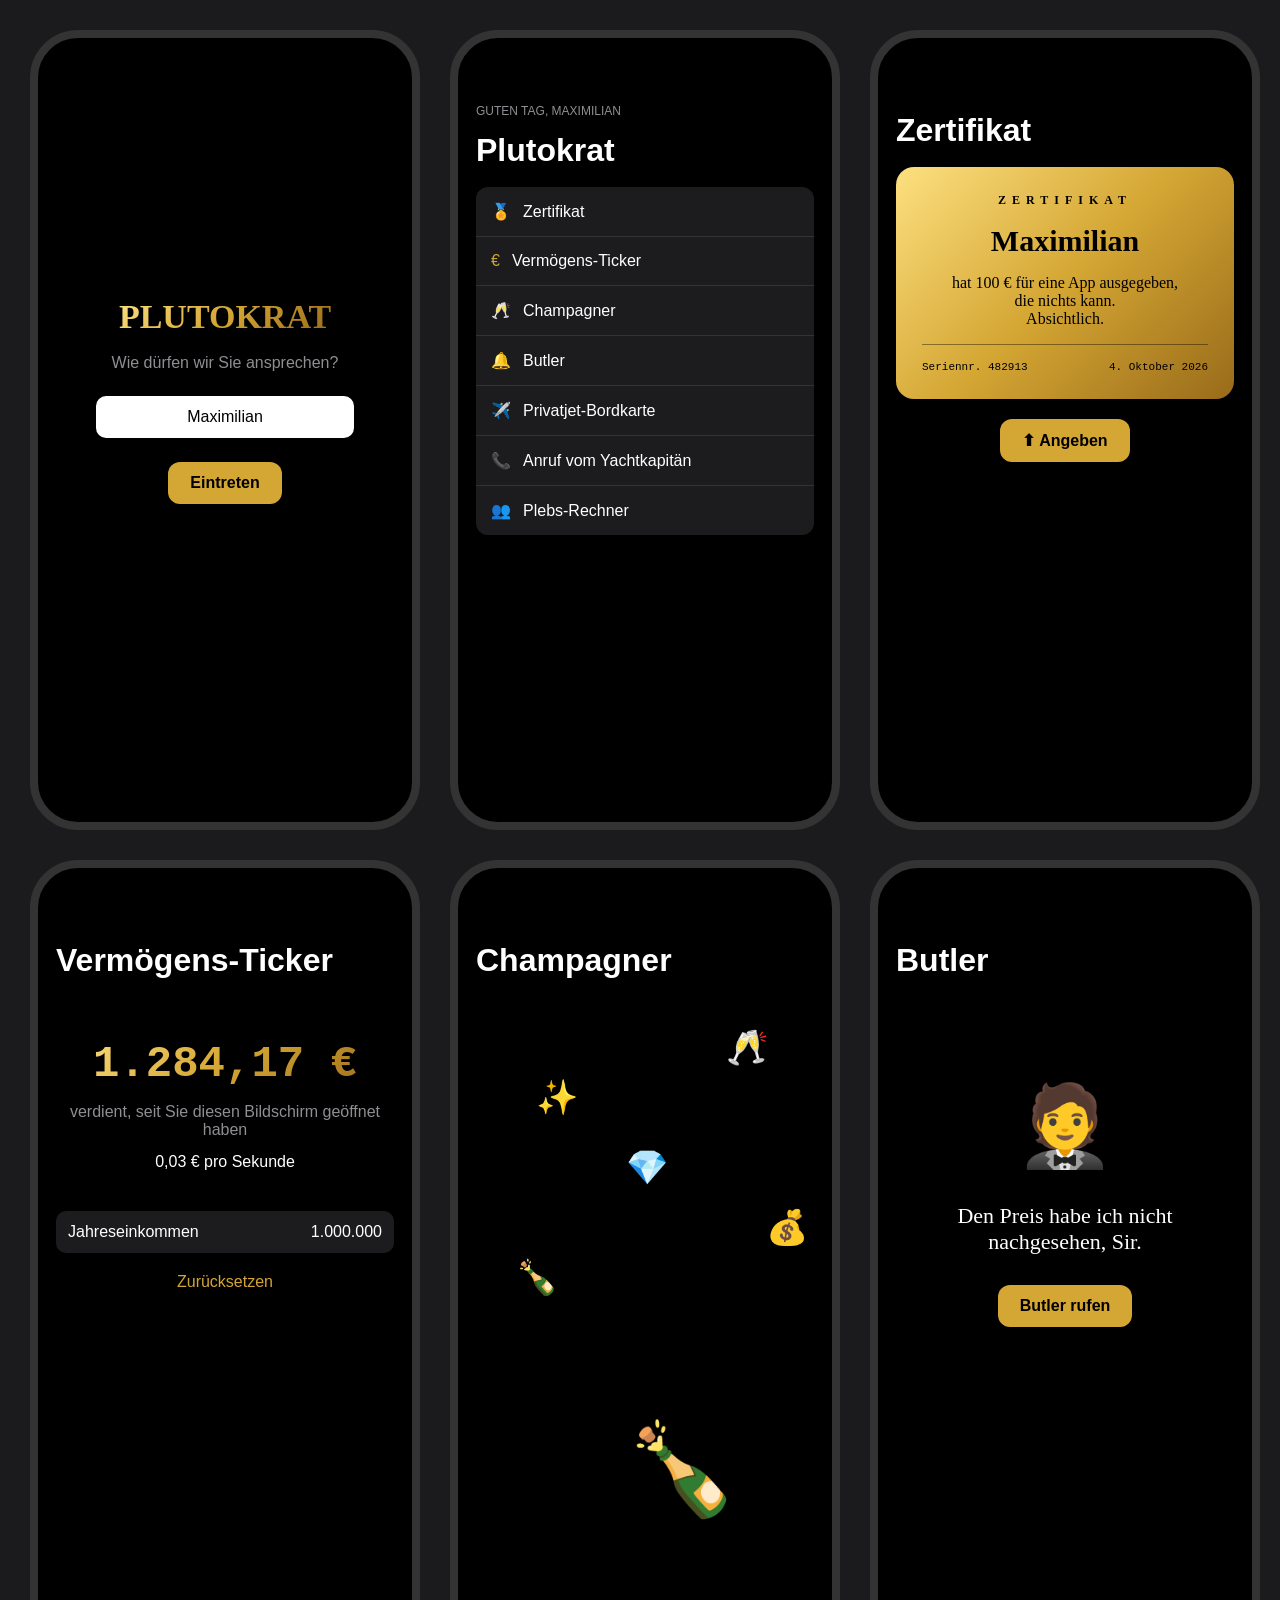
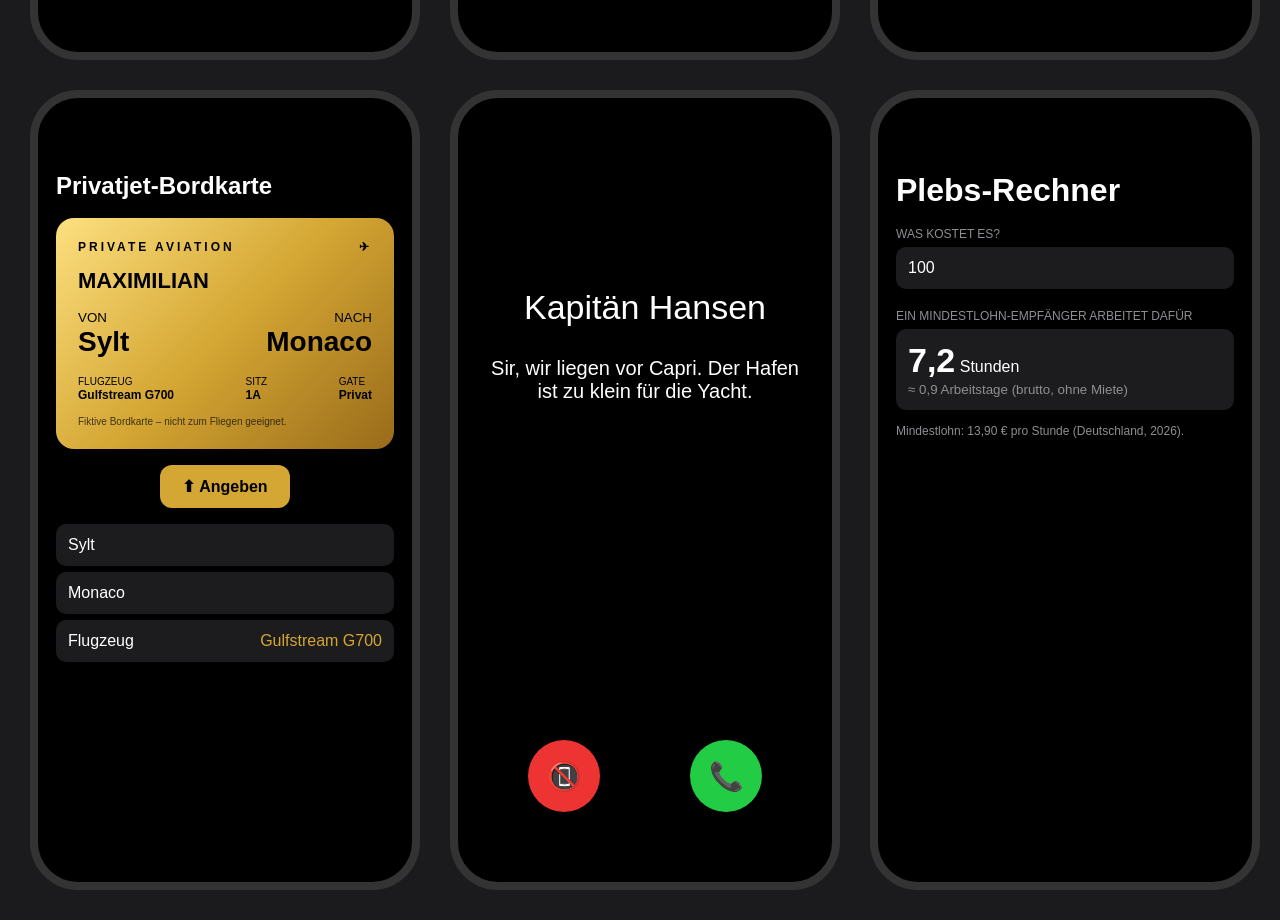
==== Plutokrat/mockups/index.html @ ab51372e "Plutokrat: HTML-Mockups der Screens Co-Authored-By: Claude Sonnet 5.5 <noreply@anthropic.com> Claude" ====
<!doctype html><meta charset=utf-8><style>
*{box-sizing:border-box;margin:0}body{background:#1b1b1d;font-family:-apple-system,Helvetica,Arial,sans-serif;color:#fff;padding:30px;display:flex;flex-wrap:wrap;gap:30px;width:1300px}
.phone{width:390px;height:800px;background:#000;border-radius:48px;border:8px solid #333;overflow:hidden;position:relative;padding:60px 18px 18px}
.phone:before{content:"";position:absolute;top:10px;left:50%;margin-left:-55px;width:110px;height:28px;background:#000;border-radius:20px;z-index:2}
h1{font-size:32px;font-weight:700;margin:14px 0 18px}.g{background:linear-gradient(135deg,#fde080,#d4a633,#996b1a);color:#000}
.gt{background:linear-gradient(135deg,#fde080,#d4a633,#996b1a);-webkit-background-clip:text;color:transparent}
.card{border-radius:18px;padding:26px;text-align:center}.serif{font-family:Georgia,serif}.c{text-align:center}
.list div{background:#1c1c1e;padding:15px;border-bottom:1px solid #333;color:#fff}.list div:first-child{border-radius:12px 12px 0 0}.list div:last-child{border-radius:0 0 12px 12px;border:0}
.list span{color:#d4a633;margin-right:12px}.btn{background:#d4a633;color:#000;border-radius:12px;padding:12px 22px;display:inline-block;font-weight:600}
.cap{font-size:12px;color:#8e8e93;text-transform:uppercase;margin:6px 0}.in{background:#1c1c1e;border-radius:10px;padding:12px;margin:6px 0}
.big{font-size:80px}.mono{font-family:Menlo,monospace}.row{display:flex;justify-content:space-between}
</style>
<div class=phone><h1 class=c style="margin-top:200px;font:900 34px Georgia" ><span class=gt>PLUTOKRAT</span></h1><p class=c style="color:#8e8e93">Wie dürfen wir Sie ansprechen?</p><div class=in style="margin:24px 40px;text-align:center;background:#fff;color:#000">Maximilian</div><p class=c><span class=btn>Eintreten</span></p></div>
<div class=phone><div class=cap>Guten Tag, Maximilian</div><h1>Plutokrat</h1><div class=list><div><span>🏅</span>Zertifikat</div><div><span>€</span>Vermögens-Ticker</div><div><span>🥂</span>Champagner</div><div><span>🔔</span>Butler</div><div><span>✈️</span>Privatjet-Bordkarte</div><div><span>📞</span>Anruf vom Yachtkapitän</div><div><span>👥</span>Plebs-Rechner</div></div></div>
<div class=phone><h1>Zertifikat</h1><div class="card g serif"><div style="letter-spacing:6px;font-size:12px;font-weight:600">ZERTIFIKAT</div><div style="font-size:30px;font-weight:700;margin:16px 0">Maximilian</div><div>hat 100 € für eine App ausgegeben,<br>die nichts kann.<br>Absichtlich.</div><hr style="border:0;border-top:1px solid #0006;margin:16px 0"><div class="row mono" style="font-size:11px"><span>Seriennr. 482913</span><span>4. Oktober 2026</span></div></div><p class=c style="margin-top:20px"><span class=btn>⬆ Angeben</span></p></div>
<div class=phone><h1>Vermögens-Ticker</h1><div class=c style="margin-top:60px"><div class="mono gt" style="font-size:44px;font-weight:700">1.284,17 €</div><p style="color:#8e8e93;margin:14px 0">verdient, seit Sie diesen Bildschirm geöffnet haben</p><p>0,03 € pro Sekunde</p></div><div class="in row" style="margin-top:40px"><span>Jahreseinkommen</span><span>1.000.000</span></div><p class=c style="margin-top:20px;color:#d4a633">Zurücksetzen</p></div>
<div class=phone><h1>Champagner</h1><div class=c style="position:relative;height:600px"><span style="position:absolute;left:60px;top:80px;font-size:34px">✨</span><span style="position:absolute;left:250px;top:30px;font-size:34px">🥂</span><span style="position:absolute;left:150px;top:150px;font-size:34px">💎</span><span style="position:absolute;left:290px;top:210px;font-size:34px">💰</span><span style="position:absolute;left:40px;top:260px;font-size:34px">🍾</span><span style="position:absolute;left:150px;top:420px;font-size:90px">🍾</span></div></div>
<div class=phone><h1>Butler</h1><div class=c style="margin-top:100px"><div class=big>🤵</div><p class=serif style="font-size:22px;margin:30px 10px">Den Preis habe ich nicht nachgesehen, Sir.</p><span class=btn>Butler rufen</span></div></div>
<div class=phone><h1 style="font-size:24px">Privatjet-Bordkarte</h1><div class="card g" style="text-align:left;padding:22px"><div class=row style="font-size:12px;font-weight:700;letter-spacing:3px"><span>PRIVATE AVIATION</span><span>✈</span></div><div style="font-size:22px;font-weight:700;margin:14px 0">MAXIMILIAN</div><div class=row><div><small>VON</small><div style="font-size:28px;font-weight:800">Sylt</div></div><div style="text-align:right"><small>NACH</small><div style="font-size:28px;font-weight:800">Monaco</div></div></div><div class=row style="margin-top:16px;font-size:12px"><div><small>FLUGZEUG</small><br><b>Gulfstream G700</b></div><div><small>SITZ</small><br><b>1A</b></div><div><small>GATE</small><br><b>Privat</b></div></div><div style="font-size:10px;margin-top:14px;opacity:.7">Fiktive Bordkarte – nicht zum Fliegen geeignet.</div></div><p class=c style="margin:16px"><span class=btn>⬆ Angeben</span></p><div class=in>Sylt</div><div class=in>Monaco</div><div class="in row"><span>Flugzeug</span><span style="color:#d4a633">Gulfstream G700</span></div></div>
<div class=phone style="background:#000"><div class=c style="margin-top:130px"><div style="font-size:34px">Kapitän Hansen</div><p style="margin:30px 10px;font-size:20px">Sir, wir liegen vor Capri. Der Hafen ist zu klein für die Yacht.</p></div><div class=row style="position:absolute;bottom:70px;left:70px;right:70px"><span style="width:72px;height:72px;background:#e33;border-radius:50%;display:flex;align-items:center;justify-content:center;font-size:28px">📵</span><span style="width:72px;height:72px;background:#2c4;border-radius:50%;display:flex;align-items:center;justify-content:center;font-size:28px">📞</span></div></div>
<div class=phone><h1>Plebs-Rechner</h1><div class=cap>Was kostet es?</div><div class=in>100</div><div class=cap style="margin-top:20px">Ein Mindestlohn-Empfänger arbeitet dafür</div><div class=in><b style="font-size:34px">7,2</b> Stunden<br><small style="color:#8e8e93">≈ 0,9 Arbeitstage (brutto, ohne Miete)</small></div><p style="font-size:12px;margin-top:14px;color:#8e8e93">Mindestlohn: 13,90 € pro Stunde (Deutschland, 2026).</p></div>
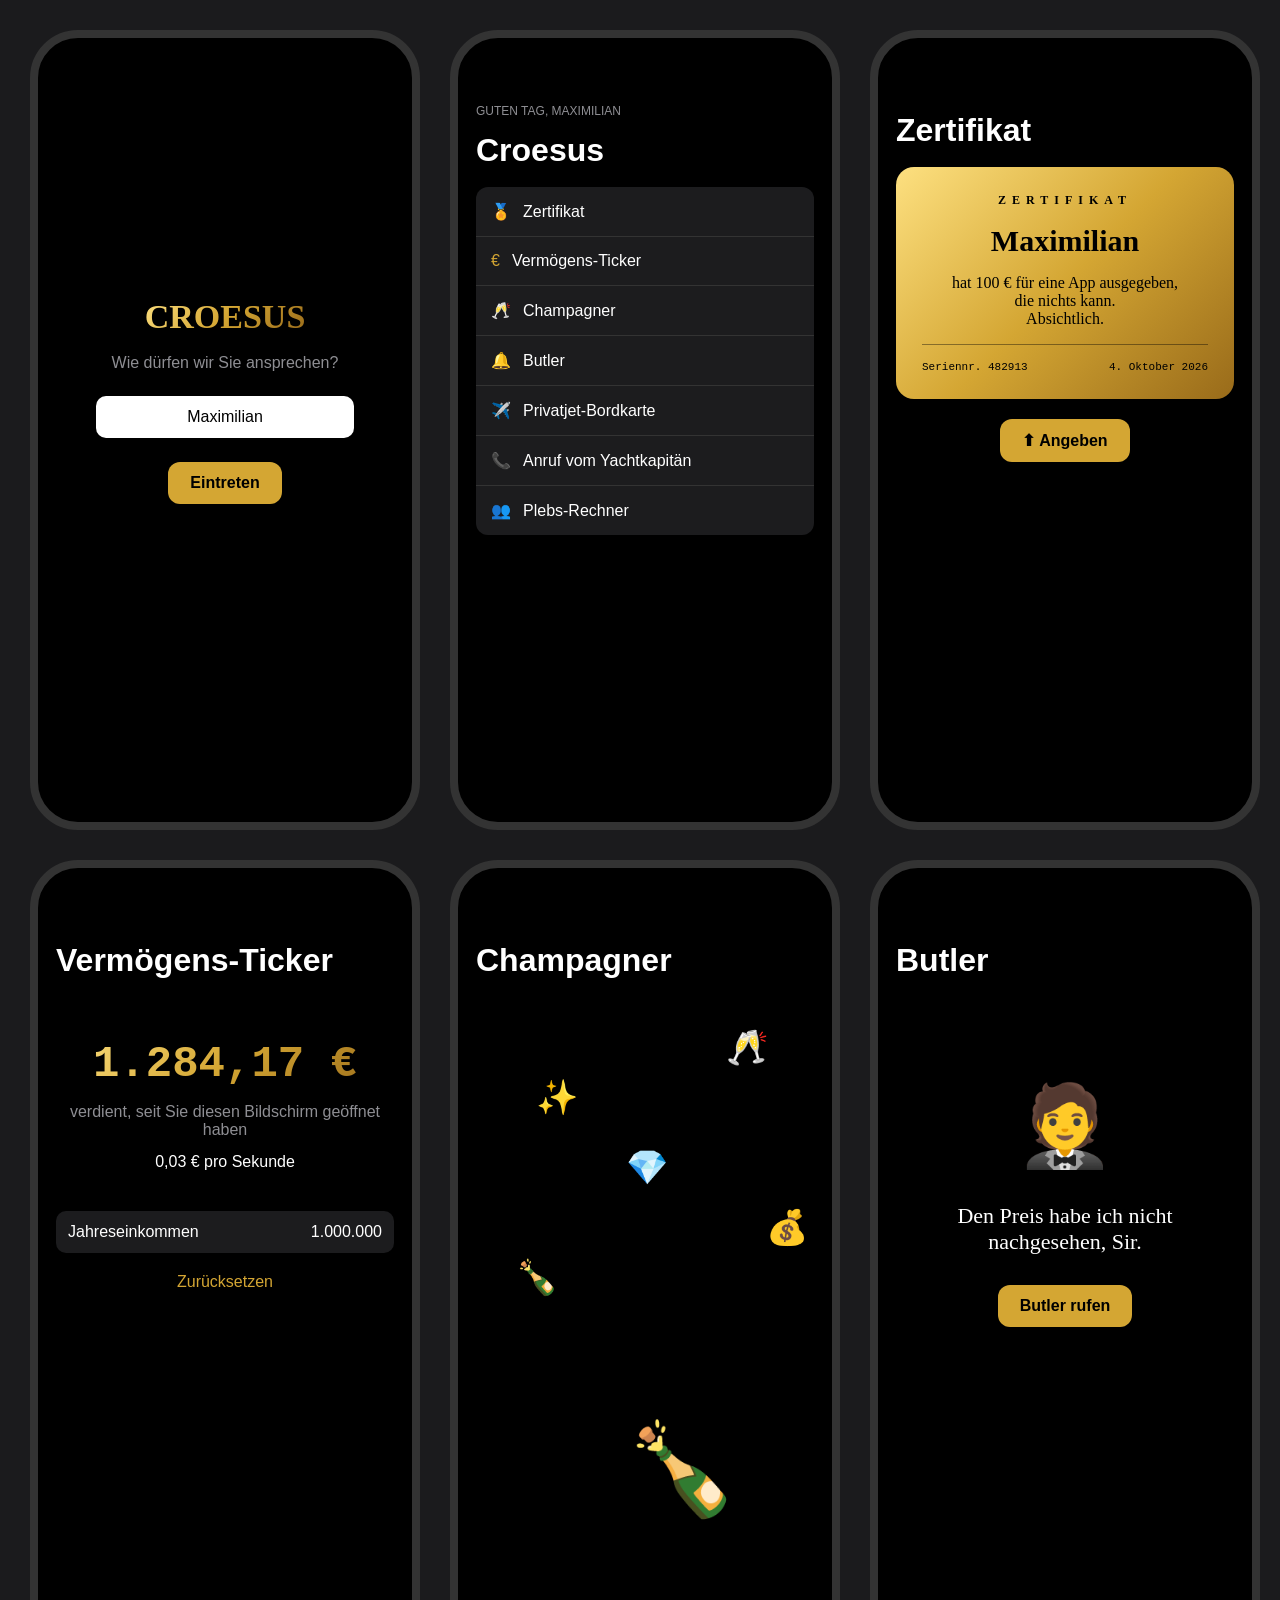
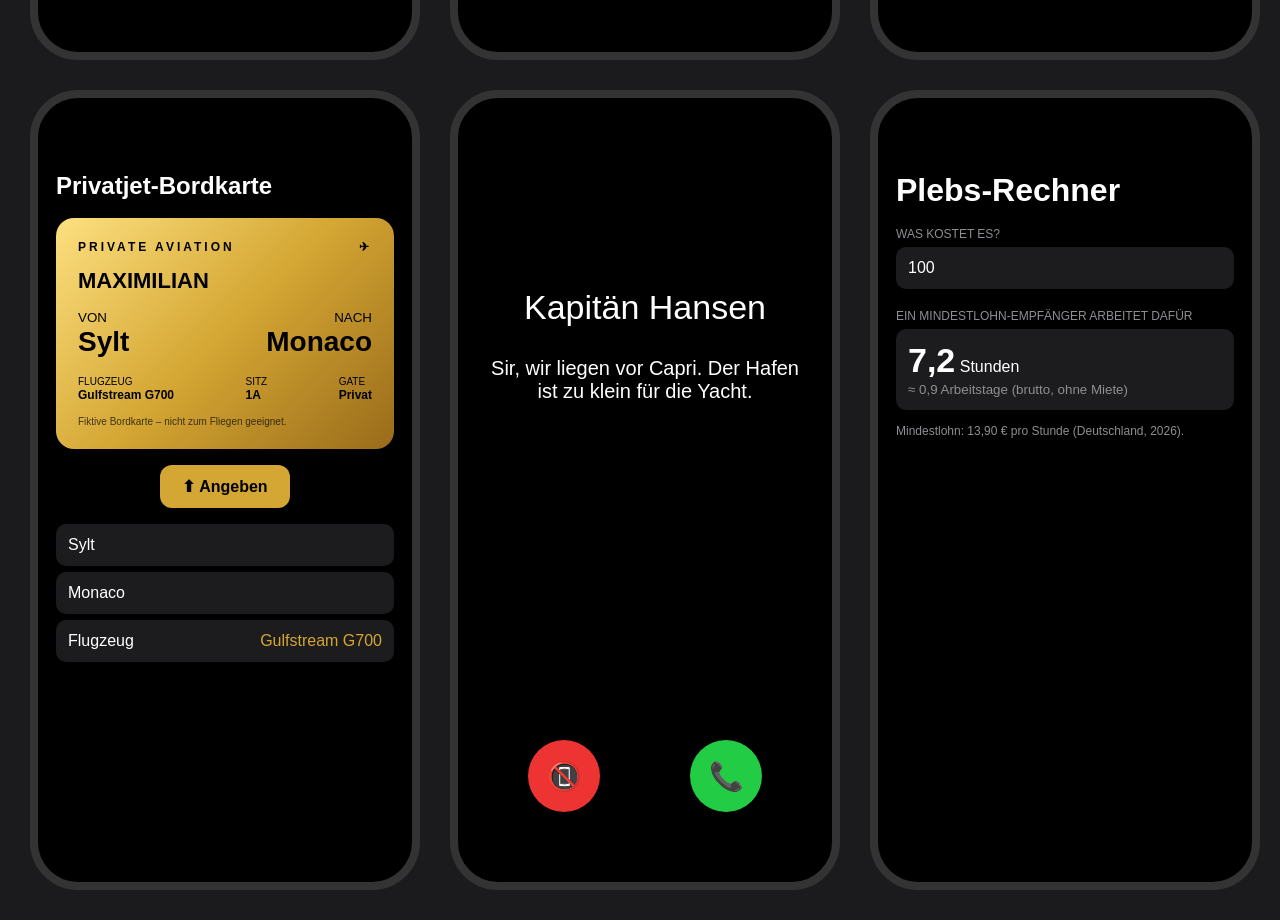
==== commit 8353f403: "App umbenannt: Croesus (Anzeigename, Bundle-ID, Store-Texte) Co-Authored-By: Claude Sonnet 5.5 <nore" ====
--- a/Plutokrat/mockups/index.html
+++ b/Plutokrat/mockups/index.html
@@ -10,8 +10,8 @@
 .cap{font-size:12px;color:#8e8e93;text-transform:uppercase;margin:6px 0}.in{background:#1c1c1e;border-radius:10px;padding:12px;margin:6px 0}
 .big{font-size:80px}.mono{font-family:Menlo,monospace}.row{display:flex;justify-content:space-between}
 </style>
-<div class=phone><h1 class=c style="margin-top:200px;font:900 34px Georgia" ><span class=gt>PLUTOKRAT</span></h1><p class=c style="color:#8e8e93">Wie dürfen wir Sie ansprechen?</p><div class=in style="margin:24px 40px;text-align:center;background:#fff;color:#000">Maximilian</div><p class=c><span class=btn>Eintreten</span></p></div>
-<div class=phone><div class=cap>Guten Tag, Maximilian</div><h1>Plutokrat</h1><div class=list><div><span>🏅</span>Zertifikat</div><div><span>€</span>Vermögens-Ticker</div><div><span>🥂</span>Champagner</div><div><span>🔔</span>Butler</div><div><span>✈️</span>Privatjet-Bordkarte</div><div><span>📞</span>Anruf vom Yachtkapitän</div><div><span>👥</span>Plebs-Rechner</div></div></div>
+<div class=phone><h1 class=c style="margin-top:200px;font:900 34px Georgia" ><span class=gt>CROESUS</span></h1><p class=c style="color:#8e8e93">Wie dürfen wir Sie ansprechen?</p><div class=in style="margin:24px 40px;text-align:center;background:#fff;color:#000">Maximilian</div><p class=c><span class=btn>Eintreten</span></p></div>
+<div class=phone><div class=cap>Guten Tag, Maximilian</div><h1>Croesus</h1><div class=list><div><span>🏅</span>Zertifikat</div><div><span>€</span>Vermögens-Ticker</div><div><span>🥂</span>Champagner</div><div><span>🔔</span>Butler</div><div><span>✈️</span>Privatjet-Bordkarte</div><div><span>📞</span>Anruf vom Yachtkapitän</div><div><span>👥</span>Plebs-Rechner</div></div></div>
 <div class=phone><h1>Zertifikat</h1><div class="card g serif"><div style="letter-spacing:6px;font-size:12px;font-weight:600">ZERTIFIKAT</div><div style="font-size:30px;font-weight:700;margin:16px 0">Maximilian</div><div>hat 100 € für eine App ausgegeben,<br>die nichts kann.<br>Absichtlich.</div><hr style="border:0;border-top:1px solid #0006;margin:16px 0"><div class="row mono" style="font-size:11px"><span>Seriennr. 482913</span><span>4. Oktober 2026</span></div></div><p class=c style="margin-top:20px"><span class=btn>⬆ Angeben</span></p></div>
 <div class=phone><h1>Vermögens-Ticker</h1><div class=c style="margin-top:60px"><div class="mono gt" style="font-size:44px;font-weight:700">1.284,17 €</div><p style="color:#8e8e93;margin:14px 0">verdient, seit Sie diesen Bildschirm geöffnet haben</p><p>0,03 € pro Sekunde</p></div><div class="in row" style="margin-top:40px"><span>Jahreseinkommen</span><span>1.000.000</span></div><p class=c style="margin-top:20px;color:#d4a633">Zurücksetzen</p></div>
 <div class=phone><h1>Champagner</h1><div class=c style="position:relative;height:600px"><span style="position:absolute;left:60px;top:80px;font-size:34px">✨</span><span style="position:absolute;left:250px;top:30px;font-size:34px">🥂</span><span style="position:absolute;left:150px;top:150px;font-size:34px">💎</span><span style="position:absolute;left:290px;top:210px;font-size:34px">💰</span><span style="position:absolute;left:40px;top:260px;font-size:34px">🍾</span><span style="position:absolute;left:150px;top:420px;font-size:90px">🍾</span></div></div>
